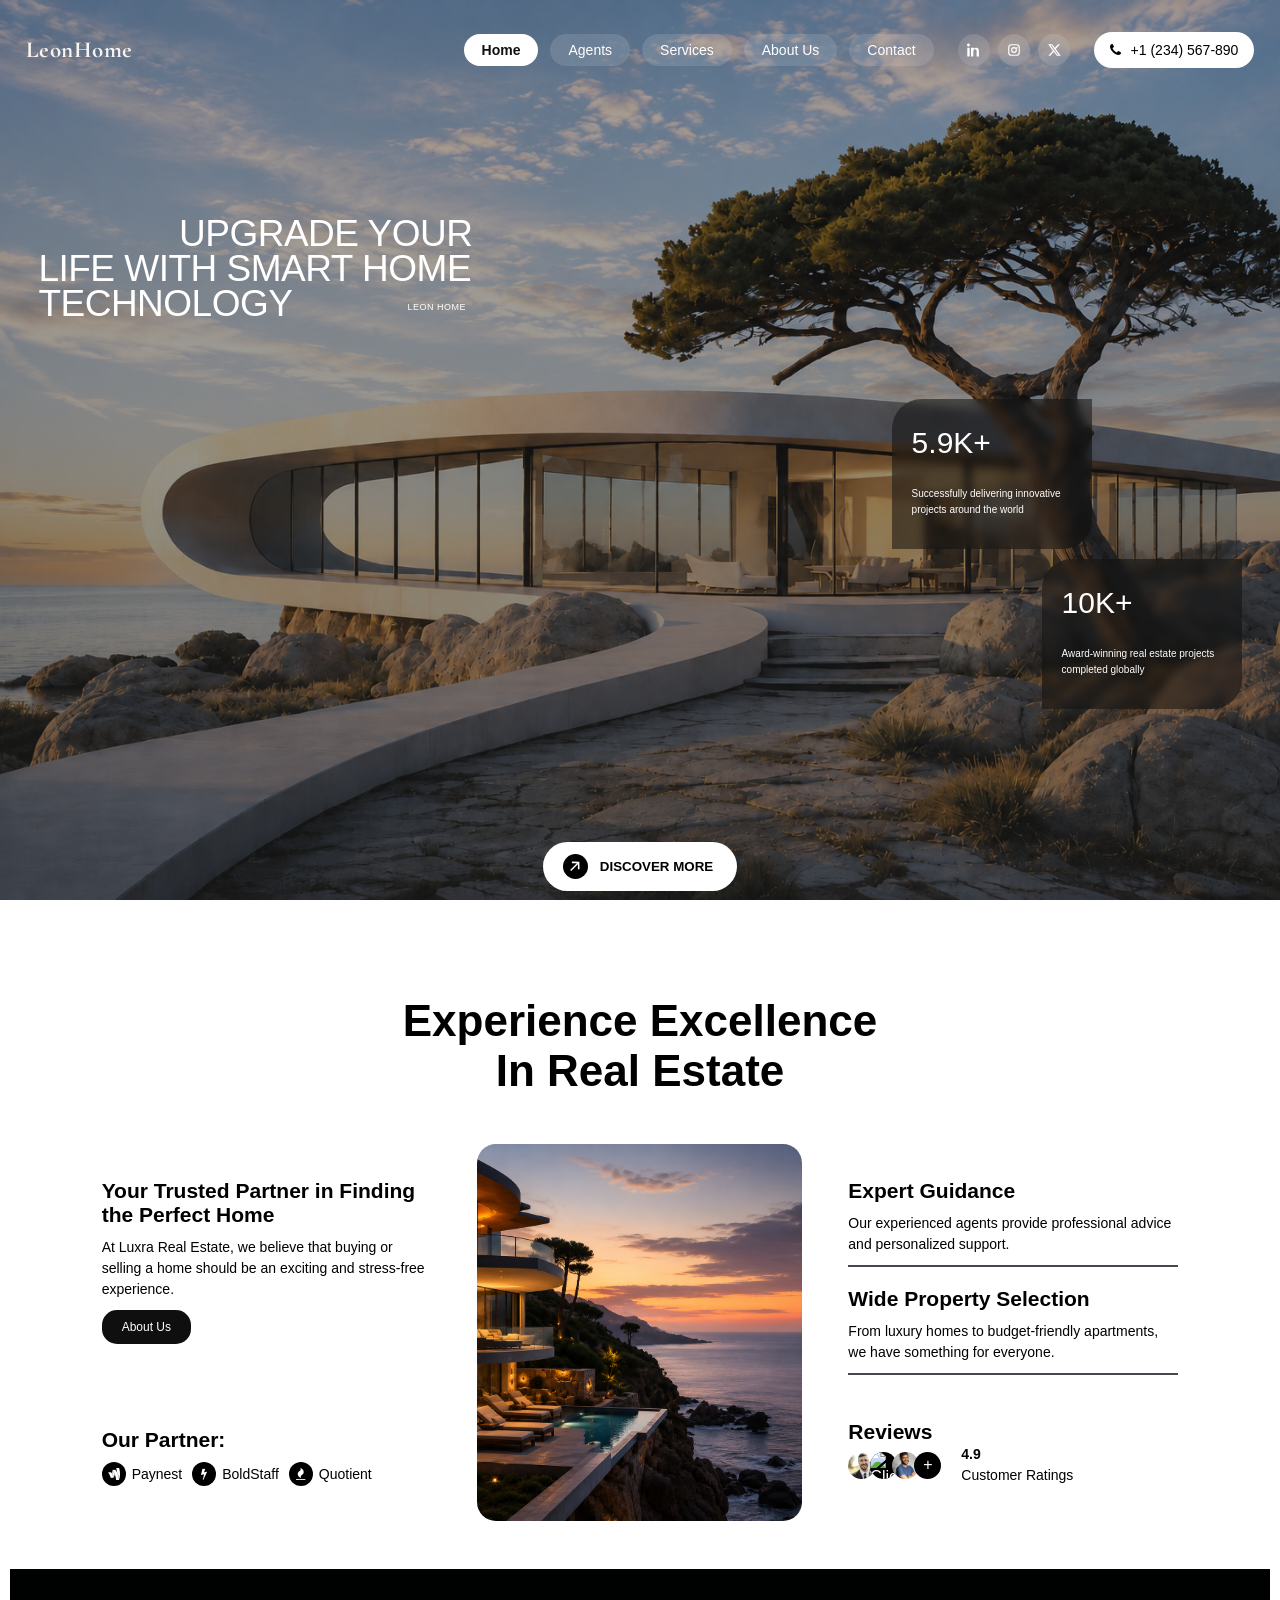
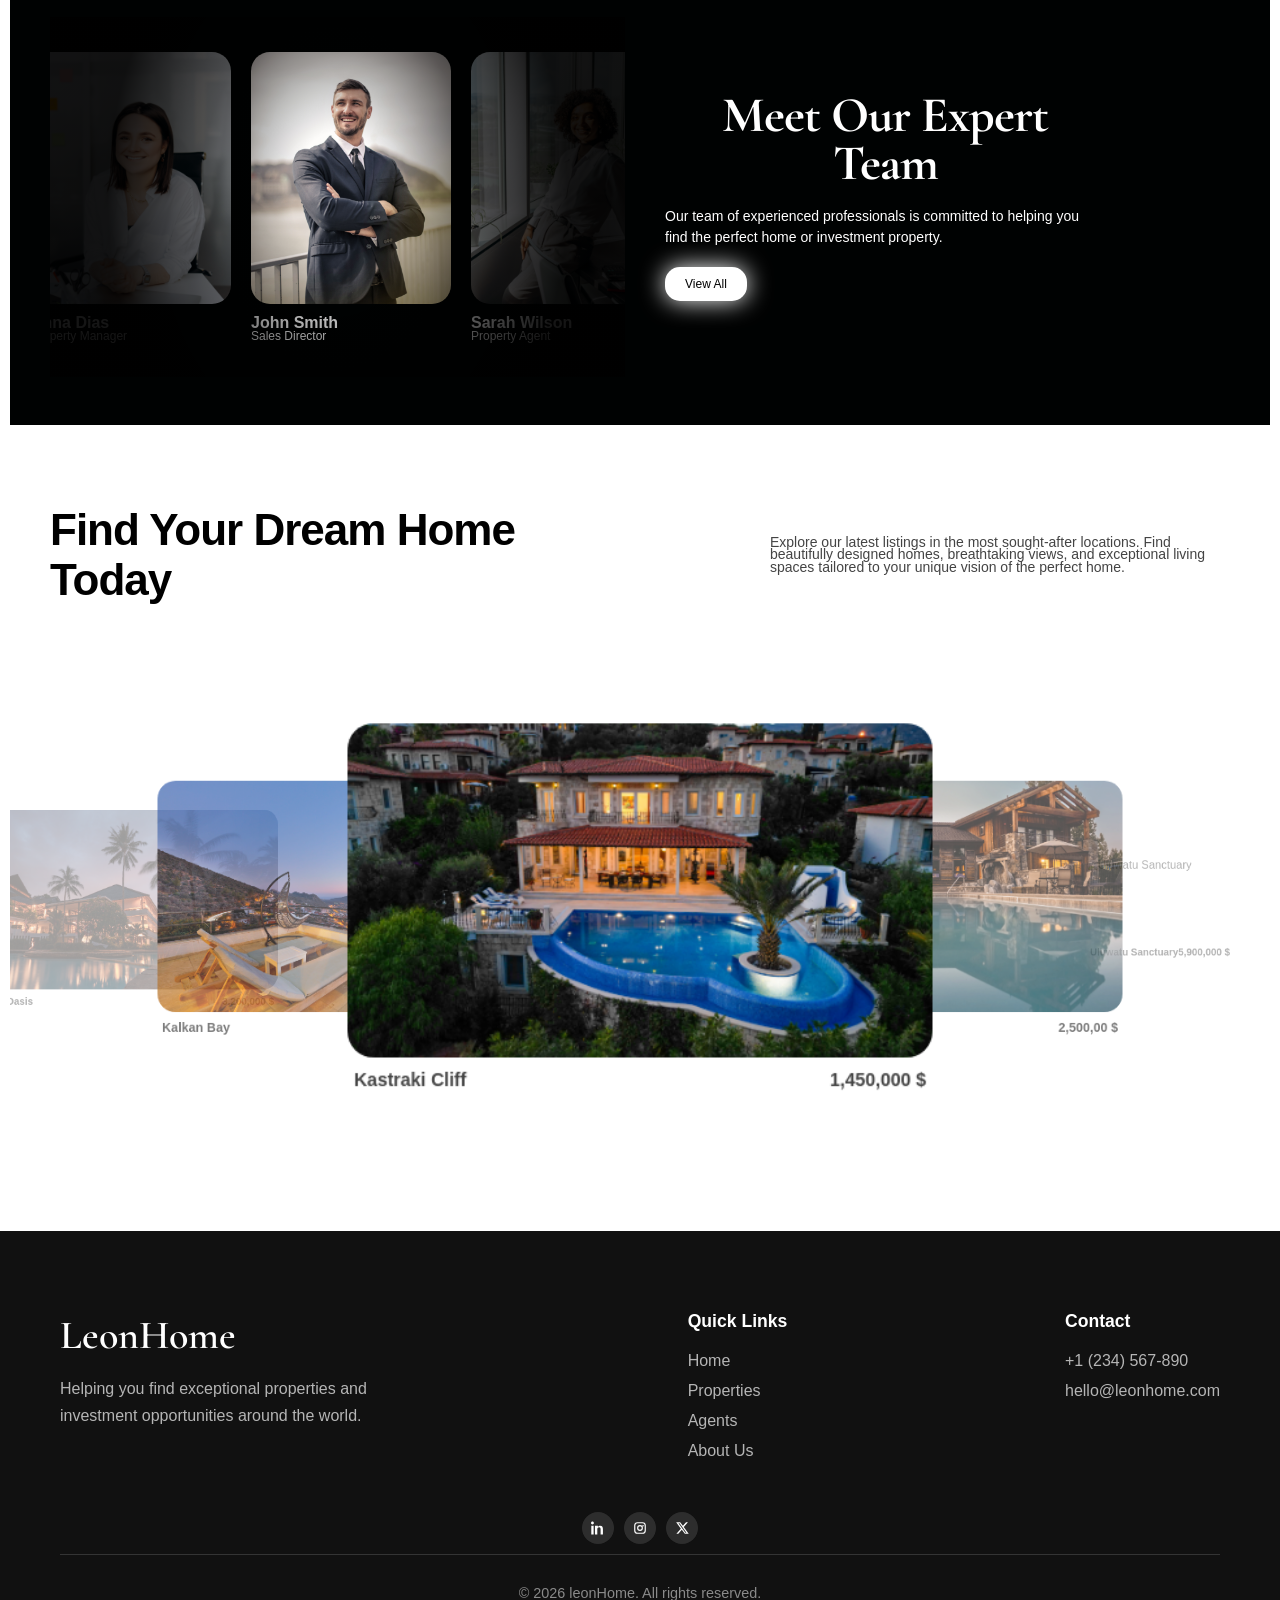
==== index.html @ bb767dd0 "Rename landing page to index" ====
<!doctype html>
<html lang="en">
  <head>
    <meta charset="UTF-8" />
    <meta name="viewport" content="width=device-width, initial-scale=1.0" />
    <title>Dream Home</title>
    <link href="style.css" rel="stylesheet" />
    <link
      href="https://fonts.googleapis.com/css2?family=Cormorant+Garamond:wght@400;500;600&family=Playfair+Display:wght@400;500;600&display=swap"
      rel="stylesheet"
    />
    <link
      rel="stylesheet"
      href="https://cdnjs.cloudflare.com/ajax/libs/font-awesome/4.7.0/css/font-awesome.min.css"
    />
  </head>
  <body>
    <header>
      <nav class="container">
        <div class="navbar-logo">LeonHome</div>

        <div class="nav-menu">
          <ul class="nav-links">
            <li><a href="#" class="active">Home</a></li>
            <li><a href="#">Agents</a></li>
            <li><a href="#">Services</a></li>
            <li><a href="#">About Us</a></li>
            <li><a href="#">Contact</a></li>
          </ul>

          <div class="navbar-social">
            <a href="#" class="social-link" aria-label="LinkedIn">
              <svg viewBox="0 0 24 24" aria-hidden="true">
                <path
                  d="M4.98 3.5C4.98 4.88 3.87 6 2.5 6S0 4.88 0 3.5 1.12 1 2.5 1s2.48 1.12 2.48 2.5zM.5 8h4V23h-4V8zM8 8h3.83v2.05h.05c.53-1 1.84-2.05 3.78-2.05 4.04 0 4.79 2.66 4.79 6.12V23h-4v-7.88c0-1.88-.03-4.3-2.62-4.3-2.62 0-3.02 2.05-3.02 4.16V23h-4V8z"
                />
              </svg>
            </a>
            <a href="#" class="social-link" aria-label="Instagram">
              <svg viewBox="0 0 24 24" aria-hidden="true">
                <path
                  d="M7.75 2h8.5A5.76 5.76 0 0 1 22 7.75v8.5A5.76 5.76 0 0 1 16.25 22h-8.5A5.76 5.76 0 0 1 2 16.25v-8.5A5.76 5.76 0 0 1 7.75 2zm0 2A3.75 3.75 0 0 0 4 7.75v8.5A3.75 3.75 0 0 0 7.75 20h8.5A3.75 3.75 0 0 0 20 16.25v-8.5A3.75 3.75 0 0 0 16.25 4h-8.5zM12 7a5 5 0 1 1 0 10 5 5 0 0 1 0-10zm0 2a3 3 0 1 0 0 6 3 3 0 0 0 0-6zm5.25-2.25a1.25 1.25 0 1 1 0 2.5 1.25 1.25 0 0 1 0-2.5z"
                />
              </svg>
            </a>
            <a href="#" class="social-link" aria-label="X">
              <svg viewBox="0 0 24 24" aria-hidden="true">
                <path
                  d="M18.9 2h3.3l-7.2 8.23L23.5 22h-6.65l-5.2-6.8L5.7 22H2.4l7.7-8.8L2 2h6.82l4.7 6.22L18.9 2zm-1.16 18h1.83L7.83 3.9H5.87L17.74 20z"
                />
              </svg>
            </a>
          </div>

          <div class="navbar-contact">
            <a href="tel:+1 (234) 567-890" class="phone-btn">
              <i class="fa fa-phone icon"></i>
              <span class="text">+1 (234) 567-890</span>
            </a>
          </div>
        </div>

        <button
          class="nav-toggle"
          type="button"
          aria-label="Open navigation menu"
          aria-expanded="false"
        >
          <span></span>
          <span></span>
          <span></span>
        </button>
      </nav>
      <div class="nav-overlay"></div>

      <div class="header-container">
        <div class="header-container-inner">
          <h1 class="hero-text">
            <span class="hero-line hero-line-offset">Upgrade your</span>
            <span class="hero-line">life with smart home</span>
            <span class="hero-line">technology</span>
          </h1>
          <span class="hero-sub">Leon Home</span>
        </div>
        <div class="container-static">
          <div class="stats-list">
            <p class="stat-card start">
              <span>5.9K+</span> Successfully delivering innovative projects
              around the world
            </p>
            <p class="stat-card end">
              <span>10K+</span> Award-winning real estate projects completed
              globally
            </p>
          </div>
        </div>
        <div class="container-btn">
          <!-- From Uiverse.io by Creatlydev -->
          <button class="button" style="--clr: #fff">
            <span class="button__icon-wrapper">
              <svg
                viewBox="0 0 14 15"
                fill="none"
                xmlns="http://www.w3.org/2000/svg"
                class="button__icon-svg"
                width="10"
              >
                <path
                  d="M13.376 11.552l-.264-10.44-10.44-.24.024 2.28 6.96-.048L.2 12.56l1.488 1.488 9.432-9.432-.048 6.912 2.304.024z"
                  fill="currentColor"
                ></path>
              </svg>

              <svg
                viewBox="0 0 14 15"
                fill="none"
                width="10"
                xmlns="http://www.w3.org/2000/svg"
                class="button__icon-svg button__icon-svg--copy"
              >
                <path
                  d="M13.376 11.552l-.264-10.44-10.44-.24.024 2.28 6.96-.048L.2 12.56l1.488 1.488 9.432-9.432-.048 6.912 2.304.024z"
                  fill="currentColor"
                ></path>
              </svg>
            </span>
            DISCOVER MORE
          </button>
        </div>
      </div>
    </header>
    <section>
      <h2>Experience Excellence <br />In Real Estate</h2>

      <div class="about-container">
        <!-- Colonne gauche -->
        <div class="about-left">
          <div class="info-card">
            <h3>Your Trusted Partner in Finding the Perfect Home</h3>
            <p>
              At Luxra Real Estate, we believe that buying or selling a home
              should be an exciting and stress-free experience.
            </p>

            <button class="btn-about">About Us</button>
          </div>

          <div class="partners-card">
            <h3>Our Partner:</h3>

            <div class="partners-list">
              <span>
                <i class="fa fa-google-wallet partner-icon"></i>Paynest</span
              >
              <span><i class="fa fa-bolt partner-icon"></i>BoldStaff</span>
              <span><i class="fa fa-fire partner-icon"></i>Quotient</span>
            </div>
          </div>
        </div>

        <!-- Centre -->
        <figure class="about-image">
          <img src="imgs/S1.png" alt="Luxury villa exterior" />
        </figure>

        <!-- Colonne droite -->
        <div class="about-right">
          <div class="feature-cards">
            <div class="feature-card">
              <h3>Expert Guidance</h3>
              <p>
                Our experienced agents provide professional advice and
                personalized support.
              </p>
            </div>
            <div class="feature-card">
              <h3>Wide Property Selection</h3>
              <p>
                From luxury homes to budget-friendly apartments, we have
                something for everyone.
              </p>
            </div>
          </div>
          <div class="reviews-card">
            <h3>Reviews</h3>
            <div class="reviews-content">
              <div class="reviews-avatars">
                <div class="review-avatar">
                  <img class="avatar-img" src="imgs/C1.jpg" alt="Client 1" />
                </div>

                <div class="review-avatar">
                  <img class="avatar-img" src="imgs/C7.jpg" alt="Client 2" />
                </div>

                <div class="review-avatar">
                  <img class="avatar-img" src="imgs/C3.jpg" alt="Client 3" />
                </div>

                <div class="review-avatar"><span>+</span></div>
              </div>

              <div class="reviews-rating">
                <p>
                  <strong>4.9</strong><br />
                  Customer Ratings
                </p>
              </div>
            </div>
          </div>
        </div>
      </div>

      <div class="team-container">
        <!-- DIV A -->
        <div class="team-members">
          <div class="team-track">
            <div class="team-card">
              <figure class="team-image">
                <img src="imgs/P2.jpg" alt="Team Member" />
              </figure>
              <div class="team-info">
                <p class="team-name">Anna Dias</p>
                <p class="team-role">Property Manager</p>
              </div>
            </div>

            <div class="team-card">
              <figure class="team-image">
                <img src="imgs/P1.jpg" alt="Team Member" />
              </figure>
              <div class="team-info">
                <p class="team-name">John Smith</p>
                <p class="team-role">Sales Director</p>
              </div>
            </div>

            <div class="team-card">
              <figure class="team-image">
                <img src="imgs/P4.jpg" alt="Team Member" />
              </figure>
              <div class="team-info">
                <p class="team-name">Sarah Wilson</p>
                <p class="team-role">Property Agent</p>
              </div>
            </div>

            <div class="team-card">
              <figure class="team-image">
                <img src="imgs/P3.jpg" alt="Team Member" />
              </figure>
              <div class="team-info">
                <p class="team-name">Michael Brown</p>
                <p class="team-role">Consultant</p>
              </div>
            </div>

            <div class="team-card">
              <figure class="team-image">
                <img src="imgs/P5.jpg" alt="Team Member" />
              </figure>
              <div class="team-info">
                <p class="team-name">Emma Taylor</p>
                <p class="team-role">Real Estate Expert</p>
              </div>
            </div>
          </div>
        </div>
        <!-- DIV B -->
        <div class="team-content">
          <h2>Meet Our Expert Team</h2>

          <p>
            Our team of experienced professionals is committed to helping you
            find the perfect home or investment property.
          </p>

          <button class="team-btn">View All</button>
        </div>
      </div>

      <div class="properties">
        <h2>Find Your Dream Home Today</h2>
        <p>
          Explore our latest listings in the most sought-after locations. Find
          beautifully designed homes, breathtaking views, and exceptional living
          spaces tailored to your unique vision of the perfect home.
        </p>
      </div>

      <div class="galerie">
        <div class="galerie-card">
          <figure class="galerie-image">
            <img src="imgs/B1.jpg" alt="galerie Member" />
          </figure>
          <div class="galerie-info">
            <p class="galerie-name">Kalkan Bay</p>
            <p class="galerie-price">2,850,000 $</p>
          </div>
        </div>

        <div class="galerie-card">
          <figure class="galerie-image">
            <img src="imgs/B2.jpg" alt="Kastraki Cliff" />
          </figure>
          <div class="galerie-info">
            <p class="galerie-name">Kastraki Cliff</p>
            <p class="galerie-price">1,450,000 $</p>
          </div>
        </div>
        <div class="galerie-card">
          <figure class="galerie-image">
            <img src="imgs/B4.jpg" alt="Jade Citadel" />
          </figure>
          <div class="galerie-info">
            <p class="galerie-name">Jade Citadel</p>
            <p class="galerie-price">2,500,00 $</p>
          </div>
        </div>
        <div class="galerie-card side">
          <figure class="galerie-image">
            <img src="imgs/B5.jpg" alt="Uluwatu Sanctuary" />
          </figure>
          <div class="galerie-info">
            <p class="galerie-name">Uluwatu Sanctuary</p>
            <p class="galerie-price">5,900,000 $</p>
          </div>
        </div>

        <div class="galerie-card">
          <figure class="galerie-image">
            <img src="imgs/B7.jpg" alt="Lakeside Haven" />
          </figure>
          <div class="galerie-info">
            <p class="galerie-name">Lakeside Haven</p>
            <p class="galerie-price">2,900,000 $</p>
          </div>
        </div>
        <div class="galerie-card">
          <figure class="galerie-image">
            <img src="imgs/B6.jpg" alt="Tropival Oasis" />
          </figure>
          <div class="galerie-info">
            <p class="galerie-name">Tropival Oasis</p>
            <p class="galerie-price">3,200,000 $</p>
          </div>
        </div>
      </div>
    </section>
    <footer class="footer">
      <div class="footer-top">
        <div class="footer-brand">
          <h3>LeonHome</h3>
          <p>
            Helping you find exceptional properties and investment opportunities
            around the world.
          </p>
        </div>

        <div class="footer-links">
          <h4>Quick Links</h4>
          <a href="#">Home</a>
          <a href="#">Properties</a>
          <a href="#">Agents</a>
          <a href="#">About Us</a>
        </div>

        <div class="footer-contact">
          <h4>Contact</h4>
          <a href="tel:+1234567890">+1 (234) 567-890</a>
          <a href="mailto:hello@leonhome.com">hello@leonhome.com</a>
        </div>
      </div>
      <div class="footer-social">
        <a href="#" class="social-link" aria-label="LinkedIn">
          <svg viewBox="0 0 24 24" aria-hidden="true">
            <path
              d="M4.98 3.5C4.98 4.88 3.87 6 2.5 6S0 4.88 0 3.5 1.12 1 2.5 1s2.48 1.12 2.48 2.5zM.5 8h4V23h-4V8zM8 8h3.83v2.05h.05c.53-1 1.84-2.05 3.78-2.05 4.04 0 4.79 2.66 4.79 6.12V23h-4v-7.88c0-1.88-.03-4.3-2.62-4.3-2.62 0-3.02 2.05-3.02 4.16V23h-4V8z"
            />
          </svg>
        </a>
        <a href="#" class="social-link" aria-label="Instagram">
          <svg viewBox="0 0 24 24" aria-hidden="true">
            <path
              d="M7.75 2h8.5A5.76 5.76 0 0 1 22 7.75v8.5A5.76 5.76 0 0 1 16.25 22h-8.5A5.76 5.76 0 0 1 2 16.25v-8.5A5.76 5.76 0 0 1 7.75 2zm0 2A3.75 3.75 0 0 0 4 7.75v8.5A3.75 3.75 0 0 0 7.75 20h8.5A3.75 3.75 0 0 0 20 16.25v-8.5A3.75 3.75 0 0 0 16.25 4h-8.5zM12 7a5 5 0 1 1 0 10 5 5 0 0 1 0-10zm0 2a3 3 0 1 0 0 6 3 3 0 0 0 0-6zm5.25-2.25a1.25 1.25 0 1 1 0 2.5 1.25 1.25 0 0 1 0-2.5z"
            />
          </svg>
        </a>
        <a href="#" class="social-link" aria-label="X">
          <svg viewBox="0 0 24 24" aria-hidden="true">
            <path
              d="M18.9 2h3.3l-7.2 8.23L23.5 22h-6.65l-5.2-6.8L5.7 22H2.4l7.7-8.8L2 2h6.82l4.7 6.22L18.9 2zm-1.16 18h1.83L7.83 3.9H5.87L17.74 20z"
            />
          </svg>
        </a>
      </div>
      <div class="footer-bottom">
        <p>© 2026 leonHome. All rights reserved.</p>
      </div>
    </footer>
    <script src="script.js"></script>
  </body>
</html>
---- style.css ----
* {
  margin: 0;
  padding: 0;
  box-sizing: border-box;
}

html {
  font-family: "Rubik", sans-serif;
  color: #444;
}

.container {
  margin: 0 auto;
  /* width: 1200px;*/
  padding-left: 2%;
  padding-right: 2%;
}

header {
  /* background-color: orangered;
  height: 100vh;*/
  min-height: 100vh;

  position: relative;

  background-image:
    linear-gradient(rgba(34, 34, 34, 0.358), rgba(34, 34, 34, 0.6)),
    url(imgs/banner2.png);
  background-size: cover;
  color: #fff;
}

nav {
  font-size: 14px;
  font-weight: 500;
  display: flex;
  justify-content: space-between;
  align-items: center;
  padding-top: 32px;
  position: relative;
  z-index: 50;
  /* background-image: linear-gradient(to right, red, blue); */

  /* background-color: green; */
}
.navbar-logo {
  font-family: "Cormorant Garamond", serif;
  font-size: 23px;
  font-weight: bold;
  color: #f8f5f0;
  letter-spacing: 0.5px;
  line-height: 1;
  cursor: pointer;
}

.nav-menu {
  display: flex;
  align-items: center;
  gap: 24px;
}

.nav-links {
  display: flex;
  align-items: center;
  gap: 12px;
  list-style: none;
}

.nav-links a {
  text-decoration: none;
  color: #fff;
  font-size: 14px;
  font-family: "Inter", sans-serif;
  padding: 8px 18px;
  border-radius: 999px;
  background: rgba(255, 255, 255, 0.12);
  backdrop-filter: blur(10px);
  transition: all 0.3s ease;
}

.nav-links a:hover {
  background: rgba(255, 255, 255, 0.25);
}

.nav-links a.active {
  background: #fff;
  color: #111;
  font-weight: 600;
}
.navbar-social {
  display: flex;
  align-items: center;
  gap: 8px;
}

.social-link:link,
.social-link:visited {
  width: 32px;
  height: 32px;
  border-radius: 50%;
  display: flex;
  align-items: center;
  justify-content: center;
  color: #fff;
  background: rgba(255, 255, 255, 0.12);
  backdrop-filter: blur(10px);
  transition: all 0.3s ease;
}

.social-link:hover,
.social-link:active {
  color: #111;
  background: #fff;
}

.social-link svg {
  width: 14px;
  height: 14px;
  fill: currentColor;
}

/*BTN*/
.phone-btn {
  display: inline-block;
  padding: 10px 16px;
  background: white;
  color: black;
  text-decoration: none;
  border-radius: 999px;
  overflow: hidden;
  display: inline-flex;
  align-items: center;
  justify-content: center;
  text-align: center;
  outline: none;
  user-select: none;
  cursor: pointer;
  transform: translateY(0px);
  position: relative;
  transition: 150ms all ease-in-out;
}

.phone-btn .icon {
  margin-right: 10px;
  color: black;
  transition: all 0.5s ease-in-out;
}

.phone-btn:active {
  transform: translateY(3px);
}

.phone-btn:hover .text {
  transform: translateX(135px);
}
.phone-btn:hover .icon {
  transform: translate(55px);
}

.text {
  transition: all 0.5s ease-in-out;
}
/*BTN*/
.nav-toggle {
  width: 42px;
  height: 42px;
  border: 0;
  border-radius: 50%;
  background: rgba(255, 255, 255, 0.14);
  color: #fff;
  cursor: pointer;
  display: none;
  place-items: center;
  position: relative;
  backdrop-filter: blur(10px);
}

.nav-toggle span {
  width: 18px;
  height: 2px;
  background: currentColor;
  border-radius: 999px;
  position: absolute;
  transition:
    transform 0.25s ease,
    opacity 0.2s ease;
}

.nav-toggle span:nth-child(1) {
  transform: translateY(-6px);
}

.nav-toggle span:nth-child(3) {
  transform: translateY(6px);
}

.nav-overlay {
  position: fixed;
  inset: 0;
  z-index: 25;
  background: rgba(0, 0, 0, 0.42);
  opacity: 0;
  pointer-events: none;
  transition: opacity 0.25s ease;
}

body.nav-open {
  overflow: hidden;
}

body.nav-open .nav-overlay {
  opacity: 1;
  pointer-events: auto;
}

body.nav-open .nav-toggle span:nth-child(1) {
  transform: rotate(45deg);
}

body.nav-open .nav-toggle span:nth-child(2) {
  opacity: 0;
}

body.nav-open .nav-toggle span:nth-child(3) {
  transform: rotate(-45deg);
}

.hero-text {
  display: flex;
  flex-direction: column;
  align-items: flex-start;
  font-size: clamp(28px, 5vw, 37px);
  line-height: 0.95;
  font-weight: 400;
  text-transform: uppercase;
  letter-spacing: -0.5px;
}

.hero-line {
  display: block;
}

.hero-line-offset {
  margin-left: 3.8em;
}

.header-container {
  position: absolute;
  /* top: 50%;
 transform: translateY(-50%);*/
  padding-left: 3%;
  padding-right: 3%;
  width: 100%;
  display: grid;
  grid-template-rows: 1fr 1fr 1fr;
  gap: 10px;
  right: 0;
  bottom: 1%;
  left: 0;
  top: 24%;
  /*  background-color: rgb(145, 9, 163);*/
  /* text-align: center; */
}

.header-container-inner {
  position: relative;
  max-width: 800px;
  /* background-color: blue; */
}
.hero-sub {
  position: absolute;
  left: 41em;
  top: 9.6em;
  font-size: 9px;
  letter-spacing: 0.5px;
  text-transform: uppercase;
}
.container-static {
  display: flex;
  justify-content: flex-end;
  align-self: center;
}
.stats-list {
  width: 350px;
  display: flex;
  flex-direction: column;
  gap: 10px;
}
.stat-card {
  background-color: #11111186;
  width: 200px;
  height: 150px;
  border-radius: 30px 0 30px 0;
  padding: 20px;
  font-size: 10px;
  line-height: 1.6;
  backdrop-filter: blur(4px);
}
.start {
  align-self: flex-start;
}
.end {
  align-self: flex-end;
}
.stat-card span {
  font-size: 30px;
  display: block;
  margin-bottom: 19px;
}

.container-btn {
  display: flex;
  justify-content: center;
  align-self: flex-end;
}

/* From Uiverse.io by Creatlydev */
.button {
  line-height: 1;
  text-decoration: none;
  display: inline-flex;
  border: none;
  cursor: pointer;
  align-items: center;
  gap: 0.75rem;
  background-color: var(--clr);
  color: #000000;
  border-radius: 10rem;
  font-weight: 600;
  padding: 0.75rem 1.5rem;
  padding-left: 20px;
  white-space: nowrap;
  overflow: hidden;
  text-overflow: ellipsis;
  transition: background-color 0.3s;
}

.button__icon-wrapper {
  flex-shrink: 0;
  width: 25px;
  height: 25px;
  position: relative;
  color: var(--clr);
  background-color: #000000;
  border-radius: 50%;
  display: grid;
  place-items: center;
  overflow: hidden;
}

.button:hover {
  background-color: #0000007b;
  color: #fff;
}

.button:hover .button__icon-wrapper {
  color: #fff;
}

.button__icon-svg--copy {
  position: absolute;
  transform: translate(-150%, 150%);
}

.button:hover .button__icon-svg:first-child {
  transition: transform 0.3s ease-in-out;
  transform: translate(150%, -150%);
}

.button:hover .button__icon-svg--copy {
  transition: transform 0.3s ease-in-out 0.1s;
  transform: translate(0);
}
/*section*/

section {
  max-width: 1400px;
  margin: 0 auto;
  padding: 96px 10px;
}
/*parteners et reviexs*/
h2 {
  font-size: 44px;
  text-align: center;
  color: #000000;
}
.about-container {
  display: grid;
  grid-template-columns: 1fr 1fr 1fr;
  padding: 48px 130px;
  /* background-color: #ae2b2b;*/
}

.about-left,
.about-right {
  /*background-color: rgb(224, 15, 196);*/
  display: flex;
  flex-direction: column;
  justify-content: space-between;
  gap: 20px;
  padding: 35px 10px;
  color: #000000;
  max-width: 350px;
  justify-self: center;
}
.info-card,
.partners-card,
.feature-card {
  display: flex;
  flex-direction: column;
  gap: 10px;
}

.about-container h3 {
  font-size: 21px;
}
.about-container p,
.team-content p {
  font-size: 14px;
  line-height: 1.5;
}
.btn-about {
  align-self: flex-start;
  width: fit-content;
  padding: 10px 20px;
  border-radius: 15px;
  border: none;
  background-color: #000000;
  color: #ffffff;
  font-size: 12px;
  transition: all 0.3s;
}
/*
.btn-about:hover {
  background-color: #00000076;
  transform: translate(-0.05em, -0.05em);
}*/
.btn-about {
  background: rgb(15, 15, 15);
}

.btn-about:hover {
  box-shadow:
    0 0 5px rgb(0, 0, 0),
    0 0 25px rgb(0, 0, 0),
    0 0 50px rgb(0, 0, 0),
    0 0 100px rgb(0, 0, 0);
}
.partners-list {
  display: flex;
  gap: 10px;
}
.partners-list span {
  display: inline-flex;
  align-items: center;
  font-size: 14px;
}

.partner-icon {
  width: 24px;
  height: 24px;
  border-radius: 50%;
  background: #000;
  color: white;
  margin-right: 6px;

  display: inline-flex !important;
  align-items: center;
  justify-content: center;

  font-size: 12px !important;
}

.about-image {
  place-self: center;
  width: min(100%, 325px);
  aspect-ratio: 325 / 377;
  border-radius: 19px;
  overflow: hidden;
}

.about-image img {
  width: 100%;
  height: 100%;
  display: block;
  object-fit: cover;
}
.about-right {
  /* background-color: rgb(23, 46, 159);*/
}

.feature-cards {
  /*background-color: rgb(15, 224, 123);*/
  display: flex;
  flex-direction: column;
  justify-content: space-between;
  gap: 20px;
  color: #000000;
  max-width: 350px;
  justify-self: center;
}
.feature-card {
  padding-bottom: 10px;
  border-bottom: 2px solid #43494e;
}

.reviews-content {
  display: flex;
  gap: 10px;
}
.reviews-content {
  display: flex;
  gap: 20px;
  align-items: center;
}
.reviews-avatars {
  display: flex;
}
.review-avatar {
  width: 27px;
  height: 27px;
  border-radius: 50%;
  overflow: hidden;
  background-color: #000;
  color: #fff;
  display: flex;
  align-items: center;
  justify-content: center;
}

.review-avatar:not(:first-child) {
  margin-left: -5px;
}
.avatar-img {
  width: 100%;
  height: 100%;
  object-fit: cover;
}
/*team*/
.team-container {
  background-color: rgb(0, 2, 2);
  display: grid;
  grid-template-columns: 1fr 1fr;
  padding: 48px 40px;
  gap: 30px;
}
.team-members {
  /* background-color: rgb(220, 173, 17);*/
  padding: 35px 10px;
  position: relative;
  scroll-behavior: smooth;
  overflow: hidden;
}

.team-track {
  /*background-color: #ae2b2b;*/
  display: flex;
  justify-content: flex-start;
  align-items: center;
  gap: 20px;
}

.team-members::after {
  content: "";
  position: absolute;
  inset: 0;
  background: radial-gradient(
    ellipse 40% 90% at center,
    rgba(0, 0, 0, 0) 20%,
    rgba(0, 0, 0, 0.589) 60%,
    rgba(0, 0, 0, 0.916) 100%
  );
  pointer-events: none;
}

.team-card {
  flex: 0 0 300;
  flex-shrink: 0;
}

.team-image {
  width: 200px;
  aspect-ratio: 200 / 252;
  border-radius: 19px;
  overflow: hidden;
}

.team-image img {
  width: 100%;
  height: 100%;
  display: block;
  object-fit: cover;
}
.team-card {
  display: flex;
  flex-direction: column;
  gap: 10px;
}
.team-name {
  font-size: 16px;
  font-weight: 600;
  color: #fff;
}
.team-role {
  font-size: 12px;
  line-height: 0.8;
  color: #fff;
}
.team-content {
  padding: 35px 10px;
  align-self: center;
  display: flex;
  flex-direction: column;
  justify-content: center;
  gap: 19px;
  color: #fff;
  max-width: 460px;
}

.team-content h2 {
  font-size: 50px;
  font-family: "Cormorant Garamond", serif;
  line-height: 0.95;
  letter-spacing: -1px;
  color: #fff;
}
.team-btn {
  width: fit-content;
}
/* From Uiverse.io by mrhyddenn */
.team-btn {
  padding: 10px 20px;
  border: none;
  font-size: 12px;
  color: #fff;
  border-radius: 15px;
  transition: 0.5s;
  transition-property: box-shadow;
  color: #000;
}

.team-btn {
  background: rgb(255, 255, 255);
  box-shadow: 0 0 25px rgb(255, 255, 255);
}

.team-btn:hover {
  box-shadow:
    0 0 5px rgb(255, 255, 255),
    0 0 25px rgb(246, 246, 246),
    0 0 50px rgb(255, 255, 255),
    0 0 100px rgb(255, 255, 255);
}
.properties {
  /* background-color: #f7ce88;*/
  display: flex;
  justify-content: space-between;
  align-items: center;
  gap: 50px;
  padding: 80px 40px;
}
.properties h2 {
  text-align: left;
  max-width: 500px;
  letter-spacing: -1px;
}
.properties p {
  max-width: 460px;
  font-size: 14px;
  line-height: 0.9;
}
.galerie {
  /* background-color: #f5b9b9;*/
  padding: 48px 60px;
  position: relative;
  height: 450px;
  overflow: hidden;
}

.galerie-card {
  position: absolute;
  left: 50%;
  top: 50%;
  transform-origin: center center;
  transition:
    transform 2s cubic-bezier(0.22, 1, 0.36, 1),
    opacity 1s ease;
  will-change: transform;
  max-width: 450px;
  overflow: hidden;
}

.galerie-image {
  aspect-ratio: 350/200;
}

.galerie-image img {
  width: 100%;
  height: 100%;
  object-fit: cover;
  border-radius: 20px;
}
.galerie-info {
  display: flex;
  justify-content: space-between;
  padding: 5px 5px;
}
.galerie-info p {
  font-size: 14px;
  font-weight: bold;
}
.footer {
  background-color: #111;
  color: #fff;
  padding: 80px 60px 30px;
}

.footer-top {
  display: flex;
  justify-content: space-between;
  gap: 10px;
  padding-bottom: 40px;
}

.footer-brand {
  max-width: 350px;
}
.footer-brand h3 {
  font-family: "Cormorant Garamond", serif;
  font-size: 2.5rem;
  font-weight: 600;
  margin-bottom: 16px;
}

.footer-brand p {
  color: #b5b5b5;
  line-height: 1.7;
}

.footer-links,
.footer-contact {
  display: flex;
  flex-direction: column;
}

.footer-links h4,
.footer-contact h4 {
  font-size: 1.1rem;
  margin-bottom: 20px;
}

.footer-links a {
  color: #b5b5b5;
  text-decoration: none;
  margin-bottom: 12px;
  transition: color 0.3s ease;
}

.footer-links a:hover {
  color: #fff;
}

.footer-contact a {
  color: #b5b5b5;
  margin-bottom: 12px;
  text-decoration: none;
}
.footer-contact a:hover {
  color: hsl(0, 0%, 100%);
}
.footer-social {
  display: flex;
  gap: 10px;
  justify-content: center;
  padding-bottom: 10px;
  border-bottom: 1px solid rgba(255, 255, 255, 0.15);
}
.footer-bottom {
  text-align: center;
  padding-top: 30px;
}

.footer-bottom p {
  color: #8a8a8a;
  font-size: 0.9rem;
}
@media (max-width: 1286px) {
  .about-container {
    padding: 48px 70px;
  }
}
@media (max-width: 1200px) {
  .about-container {
    padding: 48px 0;
  }
}
@media (max-width: 1075px) {
  .about-container {
    grid-template-columns: 1fr 1fr;
    grid-row: 1fr 1fr;
    gap: 30px;
    padding: 48px 80px;
  }

  .about-image {
    /* grid-column: 1 / -1;*/
    grid-row: 2/3;
    grid-column: 1/3;
  }
  .team-container {
    grid-template-columns: 1fr;
    grid-row: (2, 1fr);
    padding: 48px 80px;
    gap: 30px;
  }
}
@media (max-width: 1008px) {
  nav {
    gap: 16px;
  }

  .navbar-social {
    display: none;
  }

  .phone-btn .text {
    display: none;
  }

  .phone-btn {
    width: 38px;
    height: 38px;
    padding: 0;
  }

  .phone-btn .icon {
    margin-right: 0;
  }

  .phone-btn:hover .text,
  .phone-btn:hover .icon {
    transform: none;
  }
  .about-container {
    padding: 48px 25px;
  }
  .properties {
    display: flex;
    flex-direction: column;
    align-items: flex-start;
    gap: 35px;

    padding: 48px 20px;
  }
  .properties p {
    max-width: 900px;
  }
}

@media (max-width: 800px) {
  nav {
    padding-top: 20px;
  }

  .navbar-logo {
    font-size: 21px;
  }

  .nav-toggle {
    display: grid;
    z-index: 40;
  }

  .nav-menu {
    position: fixed;
    top: 0;
    right: 0;
    z-index: 35;
    width: min(82vw, 340px);
    height: 100vh;
    height: 100dvh;
    padding: 96px 24px 32px;
    background: rgba(17, 17, 17, 0.9);
    backdrop-filter: blur(18px);
    flex-direction: column;
    align-items: stretch;
    justify-content: flex-start;
    gap: 14px;
    transform: translateX(100%);
    transition: transform 0.28s ease;
  }

  .nav-links {
    flex-direction: column;
    align-items: stretch;
    gap: 14px;
  }

  .nav-links a {
    display: block;
    border-radius: 18px;
    padding: 14px 16px;
    font-size: 15px;
  }

  .navbar-contact {
    margin-top: 10px;
  }

  .navbar-social {
    display: flex;
    margin-top: auto;
  }

  .phone-btn {
    width: 100%;
    height: auto;
    padding: 14px 16px;
  }

  .phone-btn .text {
    display: inline;
  }

  .phone-btn .icon {
    margin-right: 10px;
  }

  body.nav-open .nav-menu {
    transform: translateX(0);
  }
  .hero-text {
    font-size: 28px;
  }

  .hero-line-offset {
    margin-left: 3.8em;
  }
  .hero-sub {
    left: 47em;
    top: 11.6em;
    font-size: 6px;
  }
  h2 {
    font-size: 32px;
  }
  .about-container {
    grid-template-columns: 1fr;
    grid-row: 1fr 1fr 1fr;
    gap: 30px;
    padding: 48px 20px;
  }

  .about-image {
    grid-row: 1/2;
    grid-column: 1/2;
  }
  .team-container {
    padding: 48px 20px;
  }
  .team-content h2 {
    text-align: start;
    font-size: 45px;
  }
  .galerie {
    height: 350px;
  }

  .galerie-info p {
    font-size: 10px;
    font-weight: bold;
  }
  @media (max-width: 768px) {
    .footer {
      padding: 60px 24px 24px;
    }

    .footer-top {
      flex-direction: column;
      gap: 40px;
    }

    .footer-brand {
      max-width: 100%;
    }
  }
}
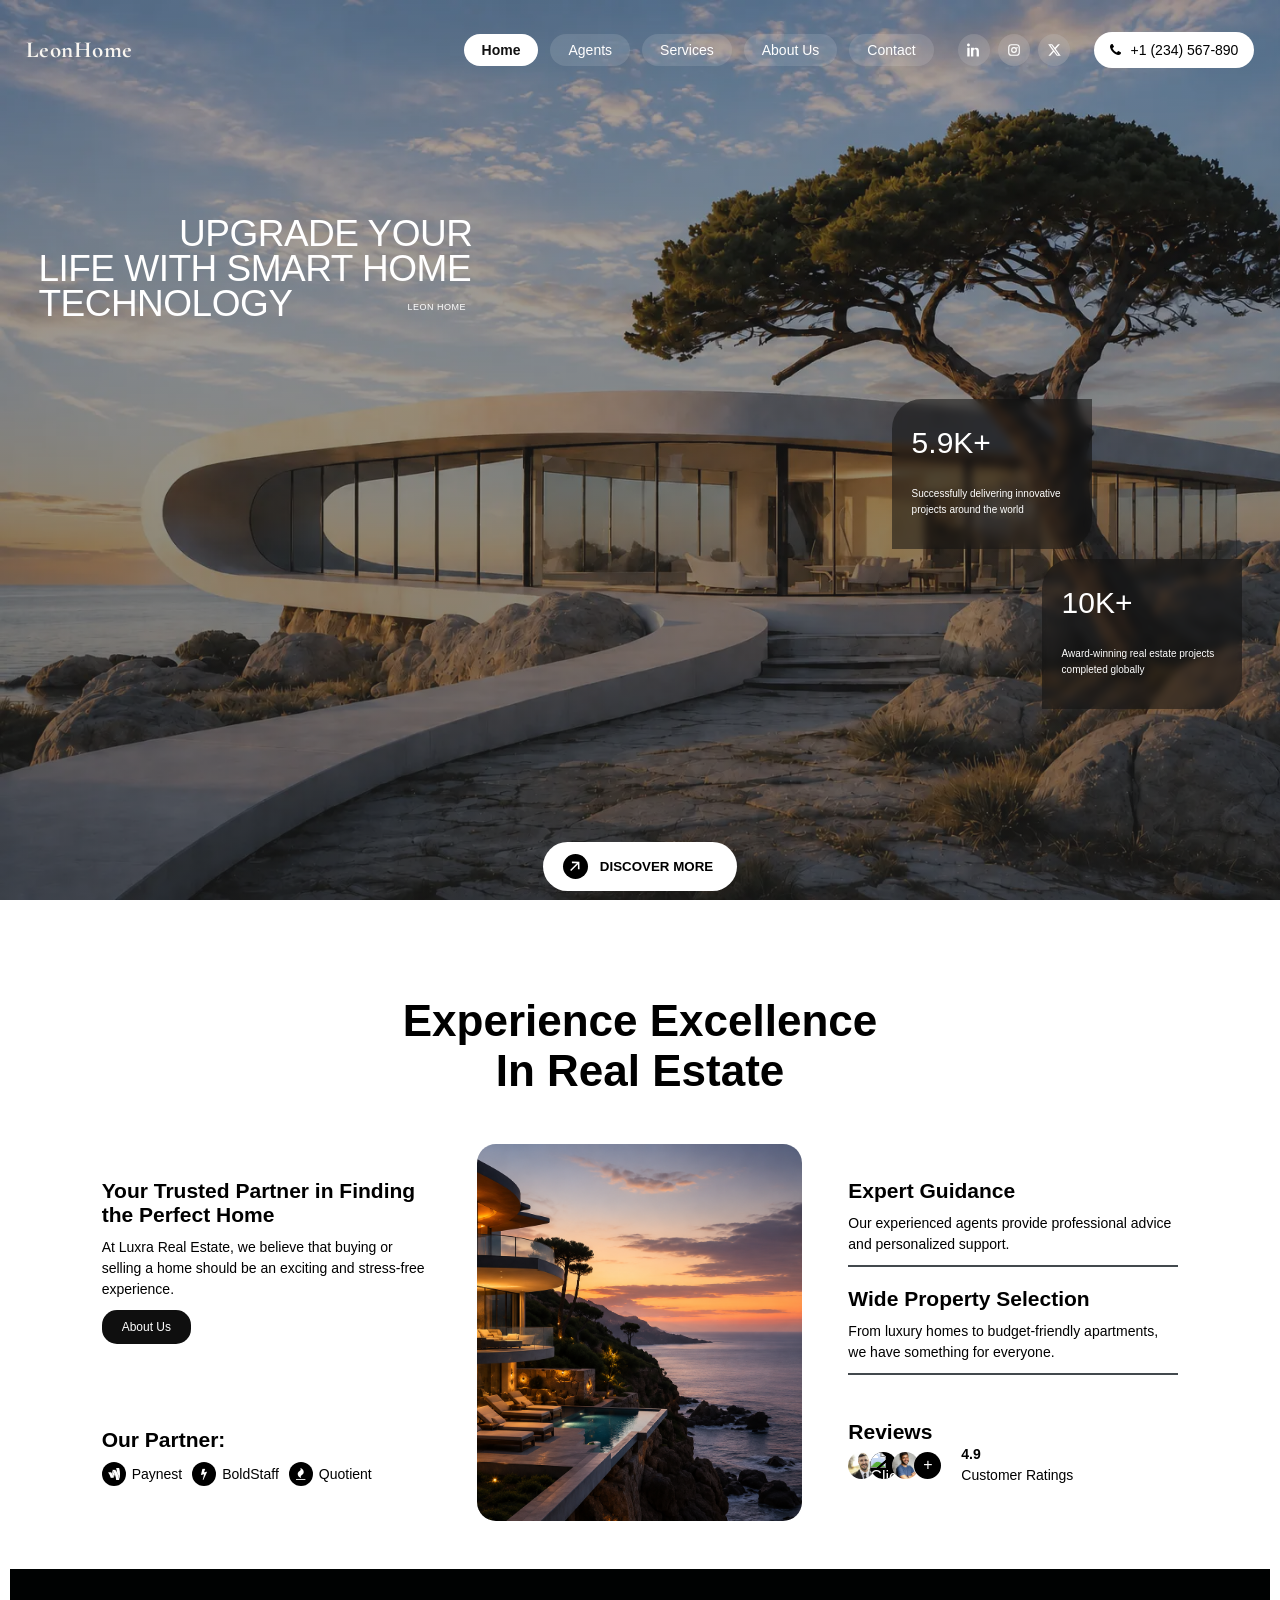
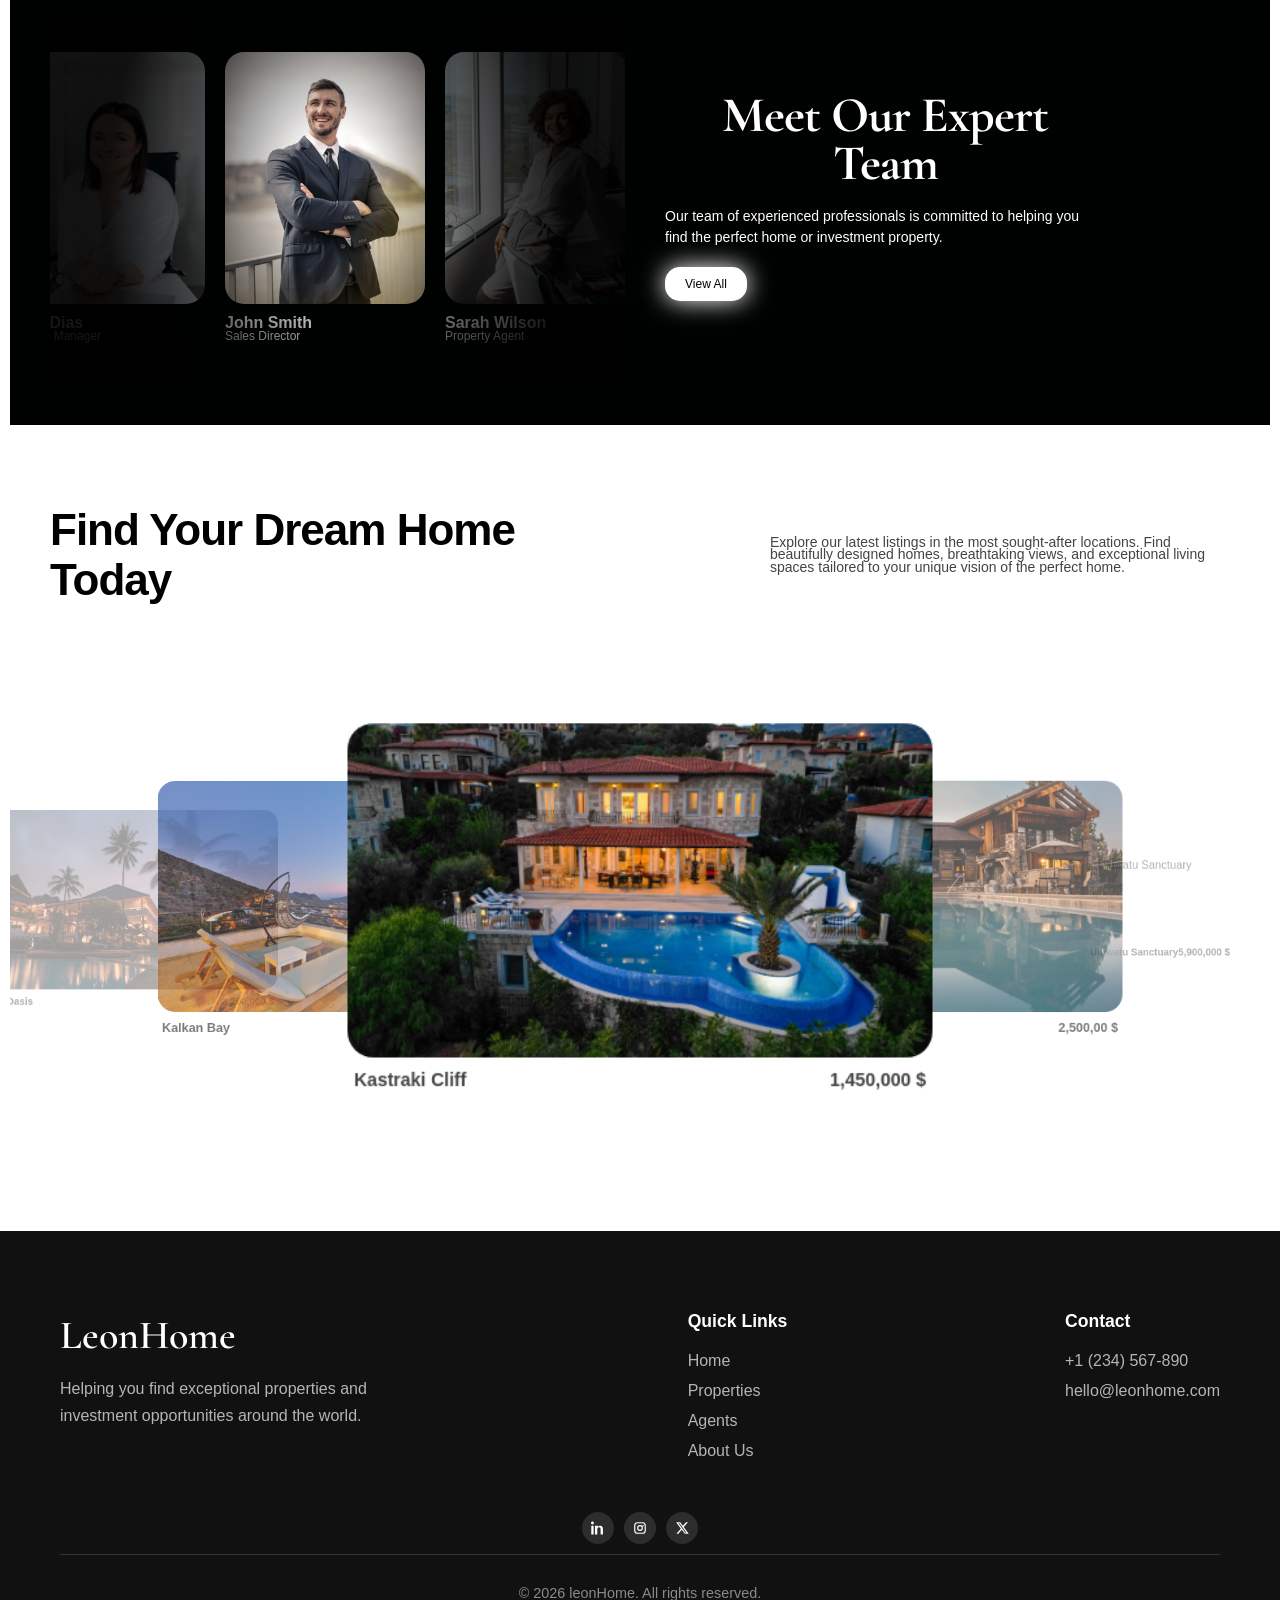
==== commit 49700899: "Rename landing page to index" ====
--- a/index.html
+++ b/index.html
@@ -186,15 +186,15 @@
             <div class="reviews-content">
               <div class="reviews-avatars">
                 <div class="review-avatar">
-                  <img class="avatar-img" src="imgs/C1.jpg" alt="Client 1" />
+                  <img class="avatar-img" src="imgs/C1.webp" alt="Client 1" />
                 </div>
 
                 <div class="review-avatar">
-                  <img class="avatar-img" src="imgs/C7.jpg" alt="Client 2" />
+                  <img class="avatar-img" src="imgs/C7.webp" alt="Client 2" />
                 </div>
 
                 <div class="review-avatar">
-                  <img class="avatar-img" src="imgs/C3.jpg" alt="Client 3" />
+                  <img class="avatar-img" src="imgs/C3.webp" alt="Client 3" />
                 </div>
 
                 <div class="review-avatar"><span>+</span></div>
@@ -217,7 +217,7 @@
           <div class="team-track">
             <div class="team-card">
               <figure class="team-image">
-                <img src="imgs/P2.jpg" alt="Team Member" />
+                <img src="imgs/P2.webp" alt="Team Member" />
               </figure>
               <div class="team-info">
                 <p class="team-name">Anna Dias</p>
@@ -227,7 +227,7 @@
 
             <div class="team-card">
               <figure class="team-image">
-                <img src="imgs/P1.jpg" alt="Team Member" />
+                <img src="imgs/P1.webp" alt="Team Member" />
               </figure>
               <div class="team-info">
                 <p class="team-name">John Smith</p>
@@ -237,7 +237,7 @@
 
             <div class="team-card">
               <figure class="team-image">
-                <img src="imgs/P4.jpg" alt="Team Member" />
+                <img src="imgs/P4.webp" alt="Team Member" />
               </figure>
               <div class="team-info">
                 <p class="team-name">Sarah Wilson</p>
@@ -247,7 +247,7 @@
 
             <div class="team-card">
               <figure class="team-image">
-                <img src="imgs/P3.jpg" alt="Team Member" />
+                <img src="imgs/P3.webp" alt="Team Member" />
               </figure>
               <div class="team-info">
                 <p class="team-name">Michael Brown</p>
@@ -257,7 +257,7 @@
 
             <div class="team-card">
               <figure class="team-image">
-                <img src="imgs/P5.jpg" alt="Team Member" />
+                <img src="imgs/P5.webp" alt="Team Member" />
               </figure>
               <div class="team-info">
                 <p class="team-name">Emma Taylor</p>
@@ -291,7 +291,7 @@
       <div class="galerie">
         <div class="galerie-card">
           <figure class="galerie-image">
-            <img src="imgs/B1.jpg" alt="galerie Member" />
+            <img src="imgs/B1.webp" alt="galerie Member" />
           </figure>
           <div class="galerie-info">
             <p class="galerie-name">Kalkan Bay</p>
@@ -301,7 +301,7 @@
 
         <div class="galerie-card">
           <figure class="galerie-image">
-            <img src="imgs/B2.jpg" alt="Kastraki Cliff" />
+            <img src="imgs/B2.webp" alt="Kastraki Cliff" />
           </figure>
           <div class="galerie-info">
             <p class="galerie-name">Kastraki Cliff</p>
@@ -310,7 +310,7 @@
         </div>
         <div class="galerie-card">
           <figure class="galerie-image">
-            <img src="imgs/B4.jpg" alt="Jade Citadel" />
+            <img src="imgs/B4.webp" alt="Jade Citadel" />
           </figure>
           <div class="galerie-info">
             <p class="galerie-name">Jade Citadel</p>
@@ -319,7 +319,7 @@
         </div>
         <div class="galerie-card side">
           <figure class="galerie-image">
-            <img src="imgs/B5.jpg" alt="Uluwatu Sanctuary" />
+            <img src="imgs/B5.webp" alt="Uluwatu Sanctuary" />
           </figure>
           <div class="galerie-info">
             <p class="galerie-name">Uluwatu Sanctuary</p>
@@ -329,7 +329,7 @@
 
         <div class="galerie-card">
           <figure class="galerie-image">
-            <img src="imgs/B7.jpg" alt="Lakeside Haven" />
+            <img src="imgs/B7.webp" alt="Lakeside Haven" />
           </figure>
           <div class="galerie-info">
             <p class="galerie-name">Lakeside Haven</p>
@@ -338,7 +338,7 @@
         </div>
         <div class="galerie-card">
           <figure class="galerie-image">
-            <img src="imgs/B6.jpg" alt="Tropival Oasis" />
+            <img src="imgs/B6.webp" alt="Tropival Oasis" />
           </figure>
           <div class="galerie-info">
             <p class="galerie-name">Tropival Oasis</p>
--- a/style.css
+++ b/style.css
@@ -25,7 +25,7 @@
 
   background-image:
     linear-gradient(rgba(34, 34, 34, 0.358), rgba(34, 34, 34, 0.6)),
-    url(imgs/banner2.png);
+    url(imgs/banner2.webp);
   background-size: cover;
   color: #fff;
 }
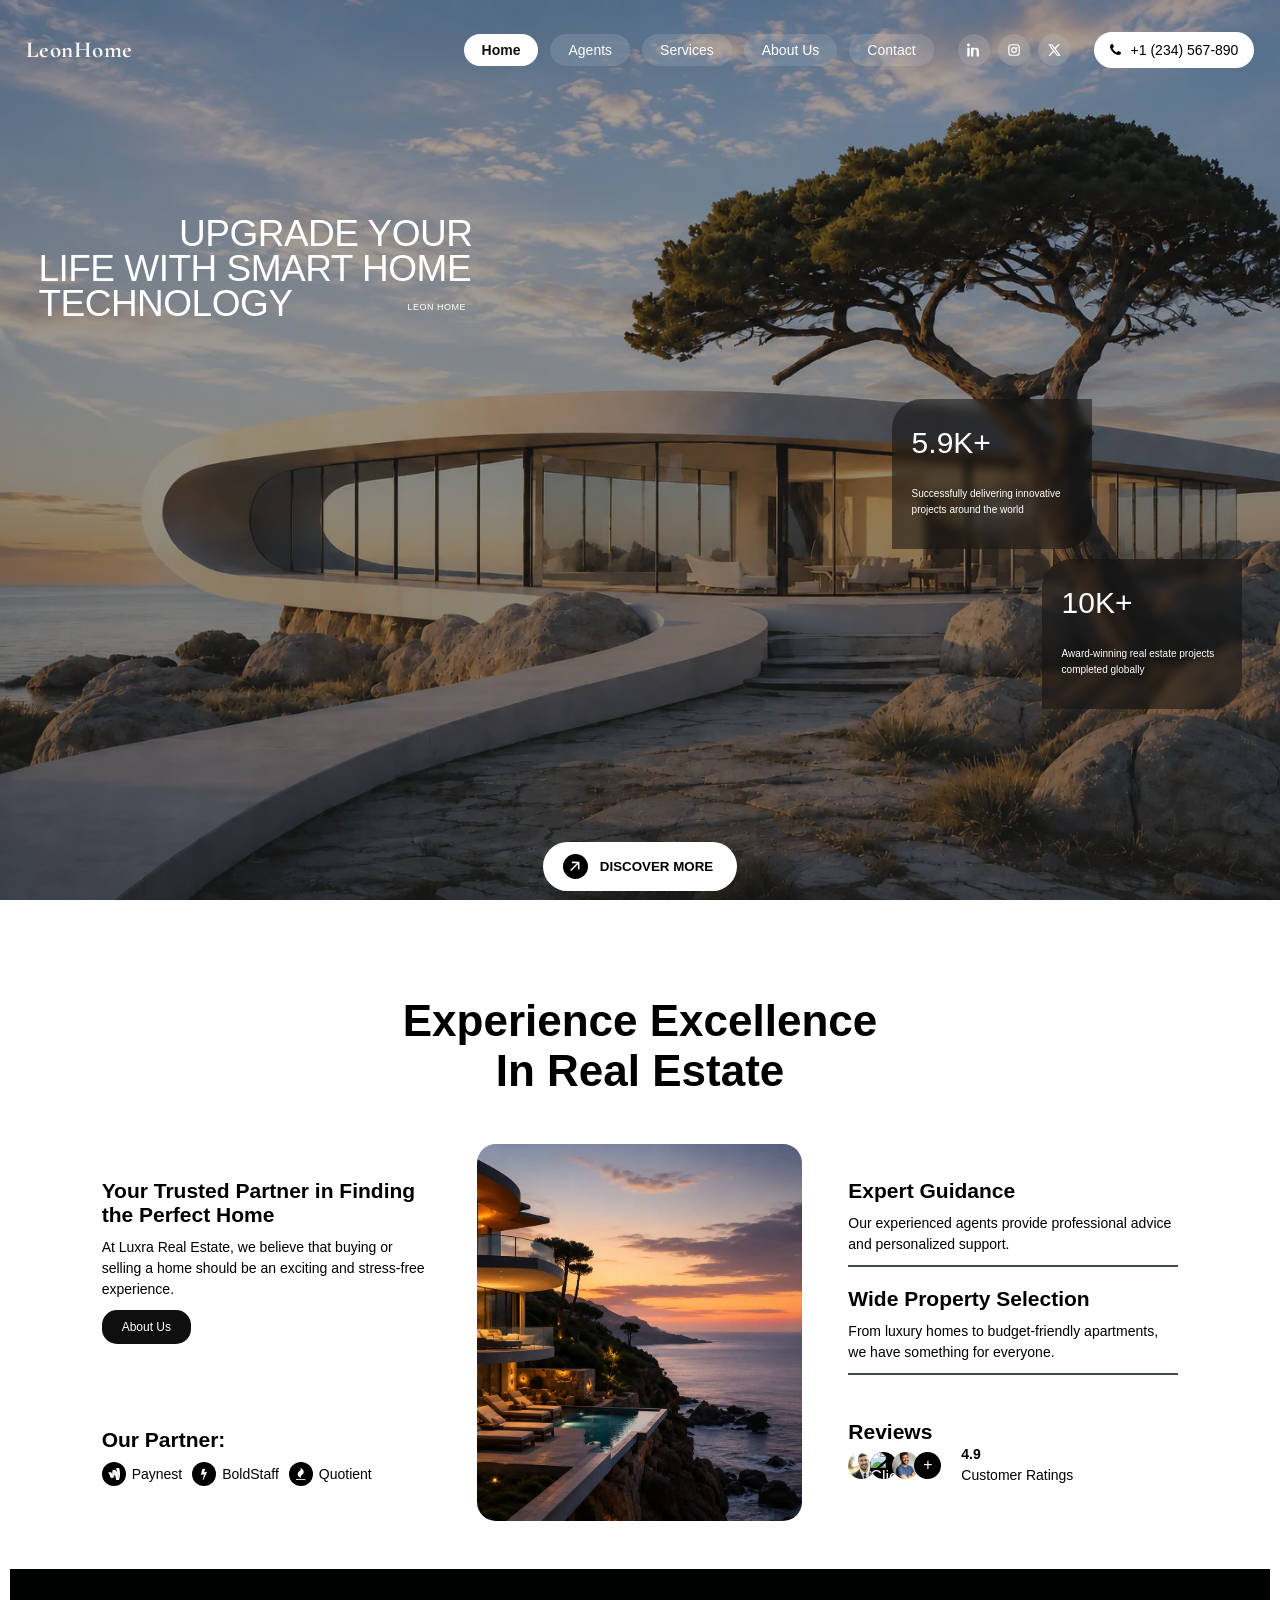
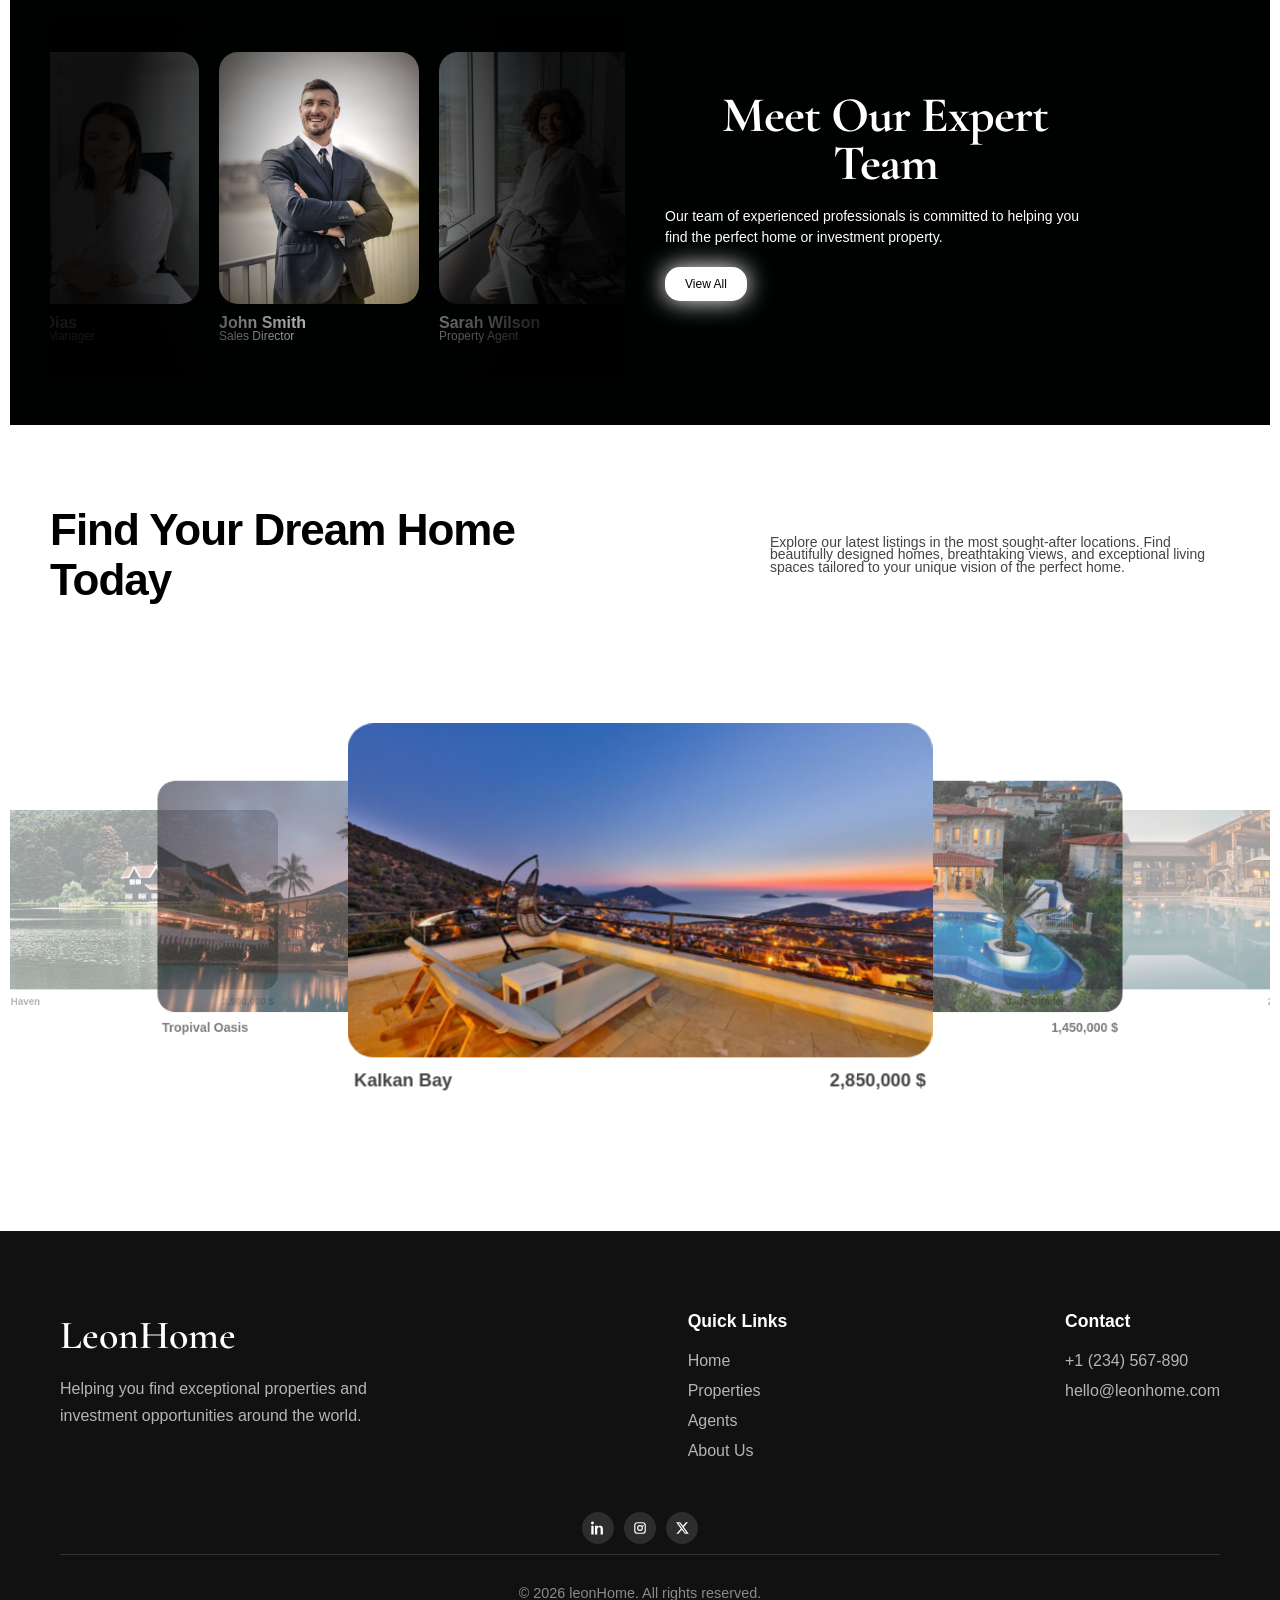
==== commit 2a6efbf9: "Rename landing page to index" ====
--- a/index.html
+++ b/index.html
@@ -160,7 +160,7 @@
 
         <!-- Centre -->
         <figure class="about-image">
-          <img src="imgs/S1.png" alt="Luxury villa exterior" />
+          <img src="imgs/S1.webp" alt="Luxury villa exterior" />
         </figure>
 
         <!-- Colonne droite -->
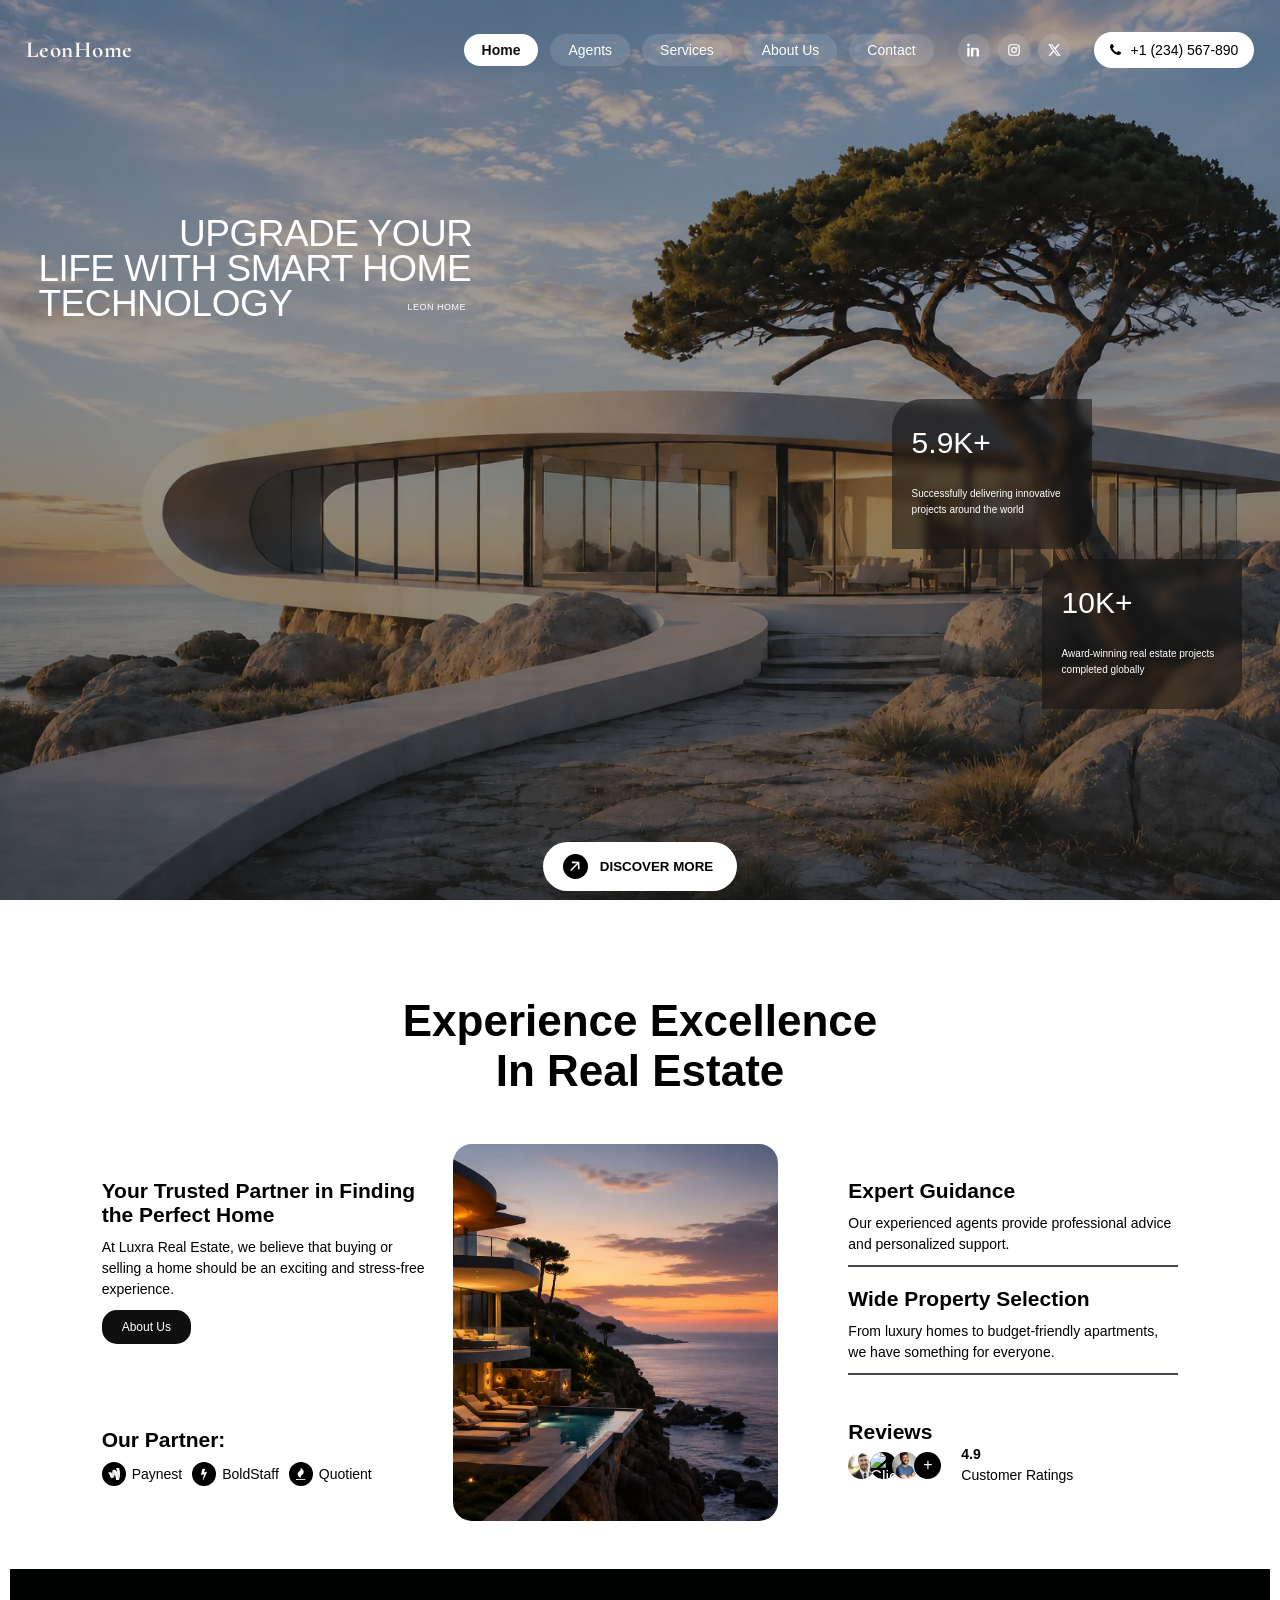
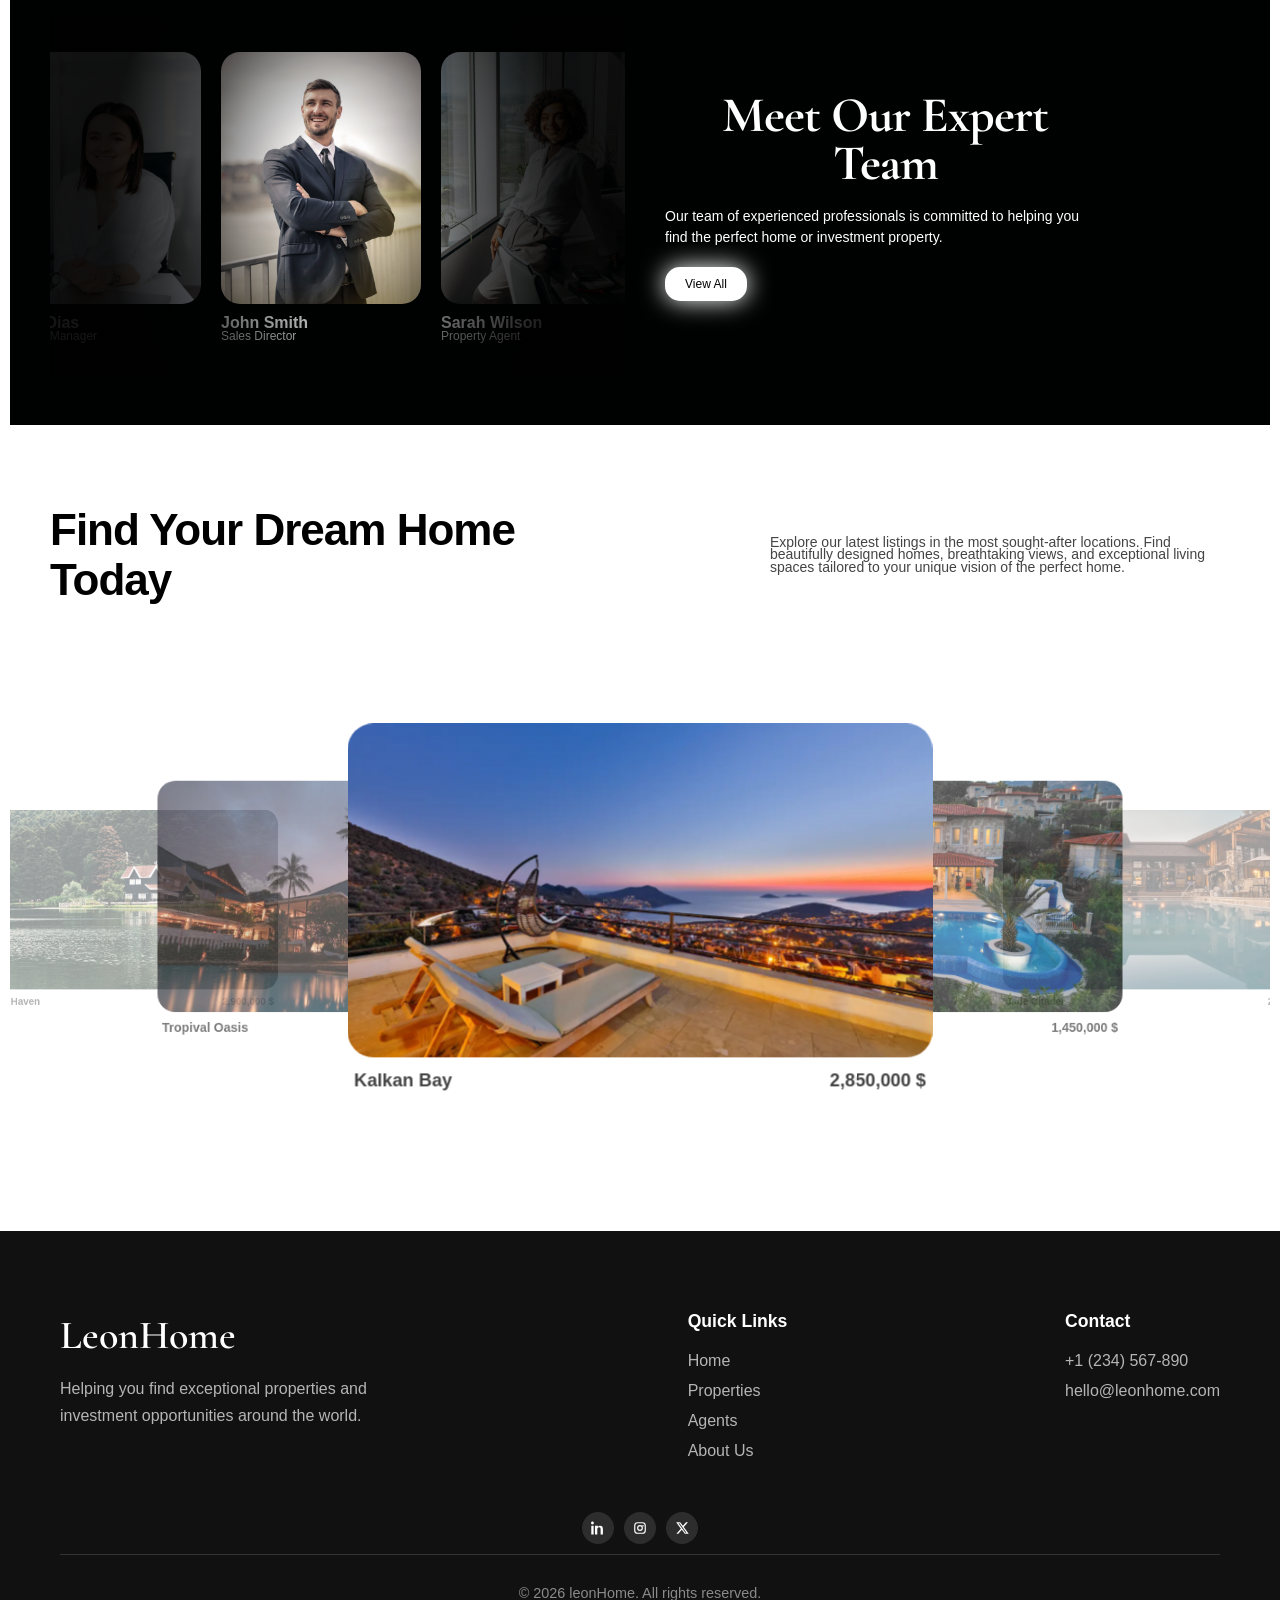
==== commit bda1bd56: "Rename landing page to index" ====
--- a/index.html
+++ b/index.html
@@ -159,10 +159,16 @@
         </div>
 
         <!-- Centre -->
-        <figure class="about-image">
-          <img src="imgs/S1.webp" alt="Luxury villa exterior" />
-        </figure>
-
+        <div class="flip-box">
+          <div class="flip-box-inner">
+            <figure class="about-image">
+              <img src="imgs/S1.webp" alt="Luxury villa exterior" />
+            </figure>
+            <div class="about-image-back">
+              <button class="btn-about-back">See more</button>
+            </div>
+          </div>
+        </div>
         <!-- Colonne droite -->
         <div class="about-right">
           <div class="feature-cards">
--- a/style.css
+++ b/style.css
@@ -485,6 +485,73 @@
   display: block;
   object-fit: cover;
 }
+/* */
+
+.flip-box {
+  width: 325px;
+  height: 377px;
+  perspective: 1000px;
+}
+
+.flip-box-inner {
+  position: relative;
+  width: 100%;
+  height: 100%;
+  transition: transform 0.8s;
+  transform-style: preserve-3d;
+}
+
+.flip-box:hover .flip-box-inner {
+  transform: rotateY(180deg);
+}
+
+.about-image,
+.about-image-back {
+  position: absolute;
+  inset: 0;
+  border-radius: 19px;
+  overflow: hidden;
+
+  backface-visibility: hidden;
+  -webkit-backface-visibility: hidden;
+}
+
+.about-image img {
+  width: 100%;
+  height: 100%;
+  object-fit: cover;
+  display: block;
+}
+
+.about-image-back {
+  display: flex;
+  justify-content: center;
+  align-items: center;
+
+  background-image:
+    linear-gradient(rgba(34, 34, 34, 0.358), rgba(34, 34, 34, 0.6)),
+    url("imgs/S2.webp");
+
+  background-size: cover;
+  background-position: center;
+  background-repeat: no-repeat;
+
+  color: white;
+  transform: rotateY(180deg);
+}
+.btn-about-back {
+  font-size: 12px;
+  border: none;
+  background-color: #000;
+  color: #fff;
+  padding: 10px 20px;
+  border-radius: 15px;
+}
+.btn-about-back:hover {
+  background-color: #00000088;
+  transform: scale(0.8);
+}
+/* */
 .about-right {
   /* background-color: rgb(23, 46, 159);*/
 }
